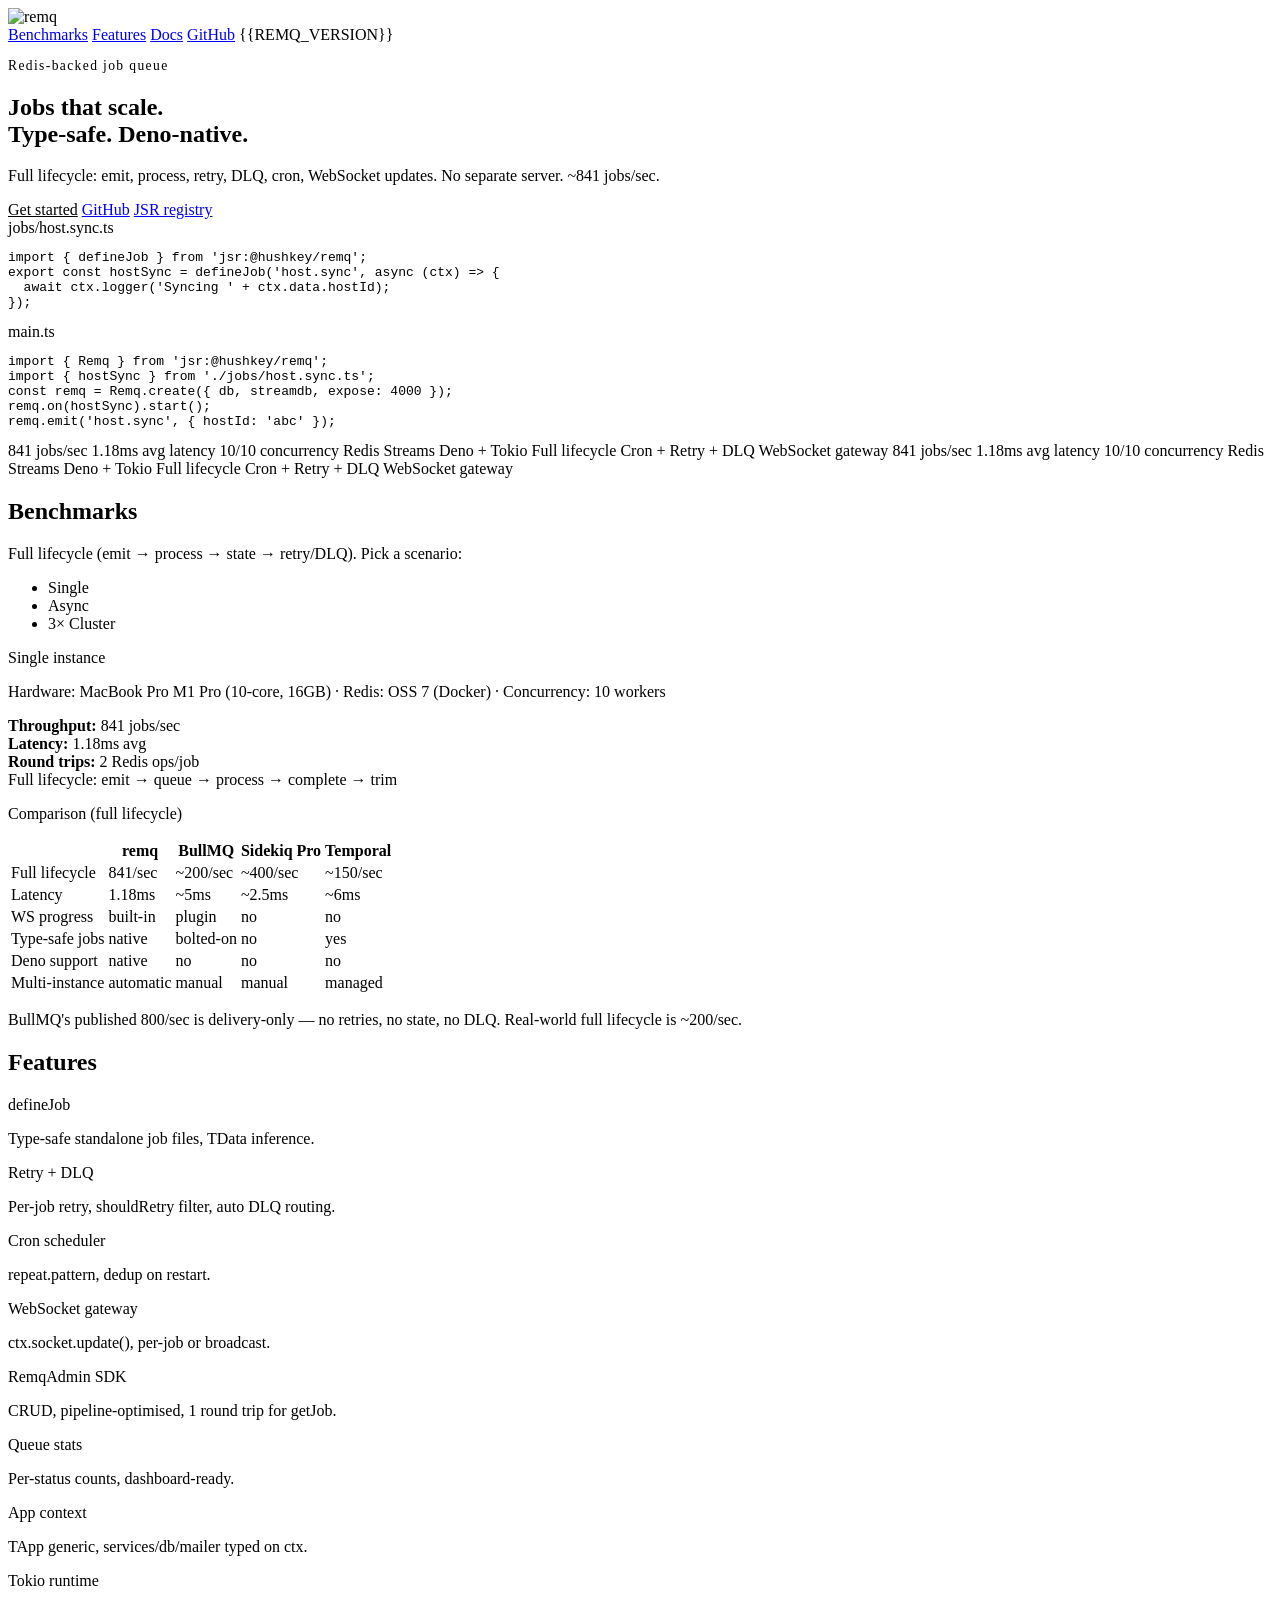
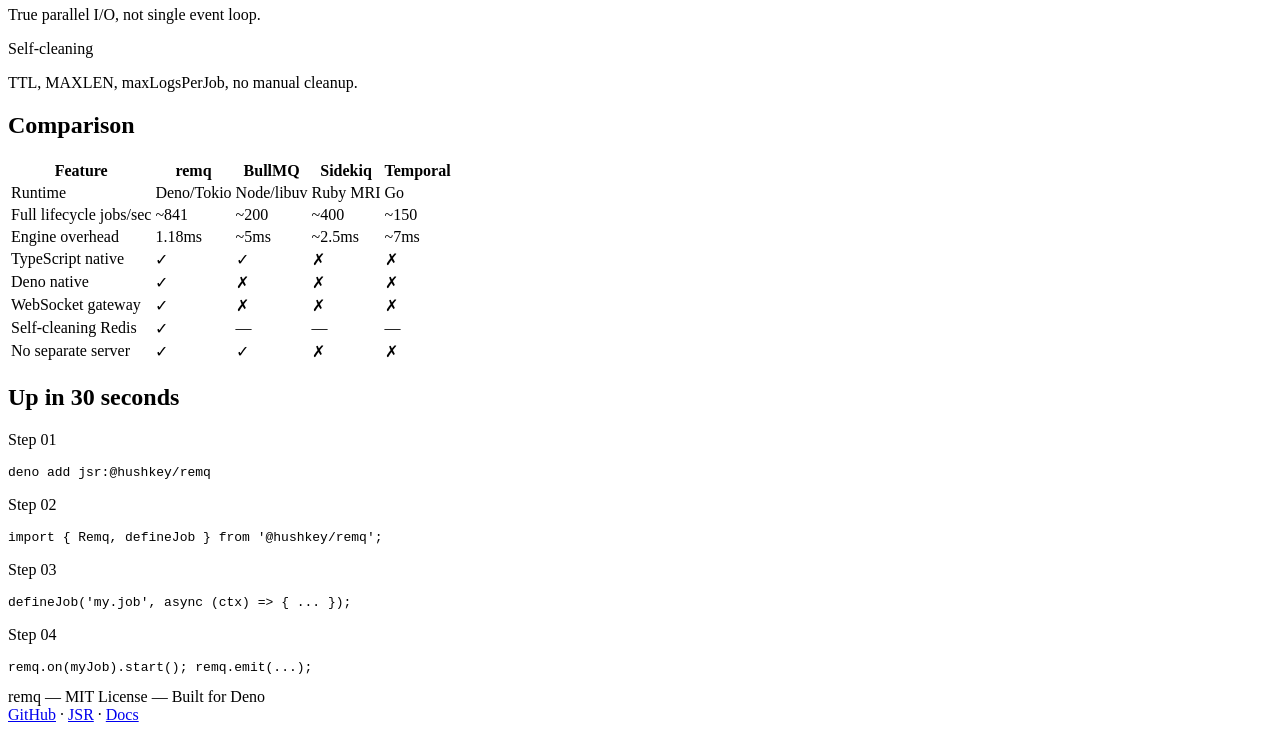
==== www/pages/index.html @ 5ce8ace8 "[REMQ-00013] 📄 Added www public site  #time 2h" ====
<!DOCTYPE html>
<html lang="en">
  <head>
    <meta charset="UTF-8">
    <meta name="viewport" content="width=device-width, initial-scale=1.0">
    <title>remq — Redis-backed job queue for Deno</title>
    <link rel="icon" href="public/favicon.ico">
    <link
      rel="stylesheet"
      href="https://cdn.jsdelivr.net/npm/bulma@0.9.4/css/bulma.min.css"
    >
    <link rel="stylesheet" href="style.css">
  </head>
  <body>
    <!-- §01 Navbar -->
    <nav
      class="navbar is-fixed-top"
      role="navigation"
      aria-label="main navigation"
    >
      <div class="navbar-brand">
        <!-- remove hover effect -->
        <span class="navbar-item" style="pointer-events: none">
          <img id="site-logo" src="/assets/img/logo.svg" alt="remq">
        </span>

        <a
          role="button"
          class="navbar-burger"
          aria-label="menu"
          aria-expanded="false"
          data-target="navMenu"
        >
          <span aria-hidden="true"></span>
          <span aria-hidden="true"></span>
          <span aria-hidden="true"></span>
        </a>
      </div>
      <div id="navMenu" class="navbar-menu">
        <div class="navbar-end">
          <a class="navbar-item" href="index.html#benchmarks">Benchmarks</a>
          <a class="navbar-item" href="index.html#features">Features</a>
          <a class="navbar-item" href="docs.html">Docs</a>
          <a
            class="navbar-item"
            href="https://github.com/mirairoad/remq"
            target="_blank"
            rel="noopener"
          >GitHub</a>
          <span class="navbar-item">
            <span class="version-badge">{{REMQ_VERSION}}</span>
          </span>
        </div>
      </div>
    </nav>

    <!-- §02 Hero -->
    <section class="hero is-fullheight-with-navbar">
      <div class="hero-body">
        <div class="container">
          <div class="columns is-vcentered">
            <div class="column is-half">
              <p
                class="eyebrow has-text-weight-semibold is-uppercase"
                style="color: var(--muted); font-size: 0.85rem; letter-spacing: 0.1em"
              >
                Redis-backed job queue
              </p>
              <h1 class="title is-1 has-text-white">
                Jobs that scale.<br>Type-safe. Deno-native.
              </h1>
              <p class="subtitle has-text-grey-light">
                Full lifecycle: emit, process, retry, DLQ, cron, WebSocket
                updates. No separate server. ~841 jobs/sec.
              </p>
              <div class="buttons are-medium">
                <a
                  class="button is-link"
                  href="docs.html"
                  style="background: var(--accent); color: var(--bg); border: none"
                >Get started</a>
                <a
                  class="button is-outlined"
                  href="https://github.com/mirairoad/remq"
                  target="_blank"
                  rel="noopener"
                  style="border-color: var(--border)"
                >GitHub</a>
                <a
                  class="button is-outlined"
                  href="https://jsr.io/@hushkey/remq"
                  target="_blank"
                  rel="noopener"
                  style="border-color: var(--border)"
                >JSR registry</a>
              </div>
            </div>
            <div class="column is-half">
              <div class="code-block">
                <div class="code-header">
                  <span class="dots"><span class="dot red"></span><span
                      class="dot yellow"
                    ></span><span class="dot green"></span></span>
                  <span>jobs/host.sync.ts</span>
                </div>
                <pre>
<code><span class="tok-k">import</span> <span class="tok-n">{ defineJob }</span> <span class="tok-k">from</span> <span class="tok-s">'jsr:@hushkey/remq'</span><span class="tok-n">;</span>
<span class="tok-k">export const</span> <span class="tok-n">hostSync</span> <span class="tok-k">=</span> <span class="tok-fn">defineJob</span><span class="tok-n">(</span><span class="tok-s">'host.sync'</span><span class="tok-n">,</span> <span class="tok-k">async</span> <span class="tok-n">(ctx)</span> <span class="tok-k">=&gt;</span> <span class="tok-n">{</span>
  <span class="tok-n">await ctx</span><span class="tok-n">.</span><span class="tok-fn">logger</span><span class="tok-n">(</span><span class="tok-s">'Syncing '</span> <span class="tok-k">+</span> <span class="tok-n">ctx</span><span class="tok-n">.</span><span class="tok-n">data</span><span class="tok-n">.</span><span class="tok-n">hostId</span><span class="tok-n">);</span>
<span class="tok-n">});</span></code></pre>
              </div>
              <div class="code-block">
                <div class="code-header">
                  <span class="dots"><span class="dot red"></span><span
                      class="dot yellow"
                    ></span><span class="dot green"></span></span>
                  <span>main.ts</span>
                </div>
                <pre>
<code><span class="tok-k">import</span> <span class="tok-n">{ Remq }</span> <span class="tok-k">from</span> <span class="tok-s">'jsr:@hushkey/remq'</span><span class="tok-n">;</span>
<span class="tok-k">import</span> <span class="tok-n">{ hostSync }</span> <span class="tok-k">from</span> <span class="tok-s">'./jobs/host.sync.ts'</span><span class="tok-n">;</span>
<span class="tok-k">const</span> <span class="tok-n">remq</span> <span class="tok-k">=</span> <span class="tok-fn">Remq.create</span><span class="tok-n">({ db, streamdb, expose: 4000 });</span>
<span class="tok-n">remq</span><span class="tok-n">.</span><span class="tok-fn">on</span><span class="tok-n">(hostSync).start();</span>
<span class="tok-n">remq</span><span class="tok-n">.</span><span class="tok-fn">emit</span><span class="tok-n">(</span><span class="tok-s">'host.sync'</span><span class="tok-n">,</span> <span class="tok-n">{ hostId: </span><span class="tok-s">'abc'</span> <span class="tok-n">});</span></code></pre>
              </div>
            </div>
          </div>
        </div>
      </div>
    </section>

    <!-- §03 Ticker -->
    <div class="ticker-wrap">
      <div class="ticker-track">
        <span class="ticker-item">841 jobs/sec</span>
        <span class="ticker-item">1.18ms avg latency</span>
        <span class="ticker-item">10/10 concurrency</span>
        <span class="ticker-item">Redis Streams</span>
        <span class="ticker-item">Deno + Tokio</span>
        <span class="ticker-item">Full lifecycle</span>
        <span class="ticker-item">Cron + Retry + DLQ</span>
        <span class="ticker-item">WebSocket gateway</span>
        <span class="ticker-item">841 jobs/sec</span>
        <span class="ticker-item">1.18ms avg latency</span>
        <span class="ticker-item">10/10 concurrency</span>
        <span class="ticker-item">Redis Streams</span>
        <span class="ticker-item">Deno + Tokio</span>
        <span class="ticker-item">Full lifecycle</span>
        <span class="ticker-item">Cron + Retry + DLQ</span>
        <span class="ticker-item">WebSocket gateway</span>
      </div>
    </div>

    <!-- §04 Benchmarks -->
    <section class="section" id="benchmarks">
      <div class="container">
        <h2 class="title is-2 has-text-white anim">Benchmarks</h2>
        <p class="subtitle has-text-grey-light anim mb-4">
          Full lifecycle (emit → process → state → retry/DLQ). Pick a scenario:
        </p>

        <!-- Tabs -->
        <div class="tabs is-boxed anim mb-0" role="tablist">
          <ul>
            <li class="is-active" data-tab="single"><a>Single</a></li>
            <li data-tab="async"><a>Async</a></li>
            <li data-tab="cluster"><a>3× Cluster</a></li>
          </ul>
        </div>

        <!-- Tab 1 — Single Instance -->
        <div class="benchmark-tab anim" id="tab-single" role="tabpanel">
          <div class="box mt-0">
            <p class="heading mb-2">Single instance</p>
            <p class="has-text-grey-light is-size-7 mb-2">
              Hardware: MacBook Pro M1 Pro (10-core, 16GB) · Redis: OSS 7
              (Docker) · Concurrency: 10 workers
            </p>
            <div class="columns is-mobile is-multiline">
              <div class="column is-half">
                <strong>Throughput:</strong> <span style="color: var(--accent)"
                >841 jobs/sec</span>
              </div>
              <div class="column is-half">
                <strong>Latency:</strong> <span style="color: var(--accent)"
                >1.18ms</span> avg
              </div>
              <div class="column is-half">
                <strong>Round trips:</strong> 2 Redis ops/job
              </div>
              <div class="column is-full mt-2">
                <span class="has-text-grey-light is-size-7"
                >Full lifecycle: emit → queue → process → complete → trim</span>
              </div>
            </div>
          </div>
        </div>

        <!-- Tab 2 — Async (emitAsync) -->
        <div class="benchmark-tab anim" id="tab-async" role="tabpanel" hidden>
          <div class="box mt-0">
            <p class="heading mb-2">Async (emitAsync)</p>
            <p class="has-text-grey-light is-size-7 mb-2">
              Hardware: MacBook Pro M1 Pro (10-core, 16GB) · Redis: OSS 7
              (Docker) · Concurrency: 10 workers
            </p>
            <div class="columns is-mobile is-multiline">
              <div class="column is-half">
                <strong>Throughput:</strong> <span style="color: var(--accent)"
                >~800 jobs/sec</span>
              </div>
              <div class="column is-half">
                <strong>Latency:</strong> <span style="color: var(--accent)"
                >1.2ms</span> avg
              </div>
              <div class="column is-full">
                <strong>Guarantee:</strong> Write confirmed before return
              </div>
              <div class="column is-full">
                <strong>Use for:</strong> payments, invoices, emails
              </div>
              <div class="column is-full">
                <span class="has-text-grey-light is-size-7"
                >Trade-off: +0.5–1ms vs fire-and-forget</span>
              </div>
            </div>
          </div>
        </div>

        <!-- Tab 3 — Cluster -->
        <div class="benchmark-tab anim" id="tab-cluster" role="tabpanel" hidden>
          <div class="box mt-0">
            <p class="heading mb-2">Cluster (3× Mac Mini M4)</p>
            <p class="has-text-grey-light is-size-7 mb-2">
              Hardware: 3× Mac Mini M4 (10-core, 16GB) — projected · Redis: OSS
              7 + Replica (dedicated node) · Concurrency: 10 workers per
              instance (30 total)
            </p>
            <div class="columns is-mobile is-multiline">
              <div class="column is-half">
                <strong>Throughput:</strong> <span style="color: var(--accent)"
                >~2,400 jobs/sec</span> (projected, linear scaling)
              </div>
              <div class="column is-half">
                <strong>Latency:</strong> <span style="color: var(--accent)"
                >~1.1ms</span> avg
              </div>
            </div>
          </div>
        </div>

        <!-- Comparison table -->
        <div class="anim mt-5">
          <p class="mb-3 has-text-grey-light">Comparison (full lifecycle)</p>
          <div class="table-container">
            <table class="table is-fullwidth is-bordered comparison-table">
              <thead>
                <tr>
                  <th></th>
                  <th class="col-remq">remq</th>
                  <th>BullMQ</th>
                  <th>Sidekiq Pro</th>
                  <th>Temporal</th>
                </tr>
              </thead>
              <tbody>
                <tr>
                  <td>Full lifecycle</td>
                  <td class="col-remq">841/sec</td>
                  <td>~200/sec</td>
                  <td>~400/sec</td>
                  <td>~150/sec</td>
                </tr>
                <tr>
                  <td>Latency</td>
                  <td class="col-remq">1.18ms</td>
                  <td>~5ms</td>
                  <td>~2.5ms</td>
                  <td>~6ms</td>
                </tr>
                <tr>
                  <td>WS progress</td>
                  <td class="col-remq">built-in</td>
                  <td>plugin</td>
                  <td>no</td>
                  <td>no</td>
                </tr>
                <tr>
                  <td>Type-safe jobs</td>
                  <td class="col-remq">native</td>
                  <td>bolted-on</td>
                  <td>no</td>
                  <td>yes</td>
                </tr>
                <tr>
                  <td>Deno support</td>
                  <td class="col-remq">native</td>
                  <td>no</td>
                  <td>no</td>
                  <td>no</td>
                </tr>
                <tr>
                  <td>Multi-instance</td>
                  <td class="col-remq">automatic</td>
                  <td>manual</td>
                  <td>manual</td>
                  <td>managed</td>
                </tr>
              </tbody>
            </table>
          </div>
          <p class="is-size-7 has-text-grey-light mt-3">
            BullMQ's published 800/sec is delivery-only — no retries, no state,
            no DLQ. Real-world full lifecycle is ~200/sec.
          </p>
        </div>
      </div>
    </section>

    <!-- §05 Features -->
    <section class="section" id="features">
      <div class="container">
        <h2 class="title is-2 has-text-white anim">Features</h2>
        <div class="columns is-multiline">
          <div class="column is-one-third anim">
            <div class="box">
              <p class="title is-5 has-text-white">defineJob</p>
              <p class="has-text-grey-light">
                Type-safe standalone job files, TData inference.
              </p>
            </div>
          </div>
          <div class="column is-one-third anim">
            <div class="box">
              <p class="title is-5 has-text-white">Retry + DLQ</p>
              <p class="has-text-grey-light">
                Per-job retry, shouldRetry filter, auto DLQ routing.
              </p>
            </div>
          </div>
          <div class="column is-one-third anim">
            <div class="box">
              <p class="title is-5 has-text-white">Cron scheduler</p>
              <p class="has-text-grey-light">
                repeat.pattern, dedup on restart.
              </p>
            </div>
          </div>
          <div class="column is-one-third anim">
            <div class="box">
              <p class="title is-5 has-text-white">WebSocket gateway</p>
              <p class="has-text-grey-light">
                ctx.socket.update(), per-job or broadcast.
              </p>
            </div>
          </div>
          <div class="column is-one-third anim">
            <div class="box">
              <p class="title is-5 has-text-white">RemqAdmin SDK</p>
              <p class="has-text-grey-light">
                CRUD, pipeline-optimised, 1 round trip for getJob.
              </p>
            </div>
          </div>
          <div class="column is-one-third anim">
            <div class="box">
              <p class="title is-5 has-text-white">Queue stats</p>
              <p class="has-text-grey-light">
                Per-status counts, dashboard-ready.
              </p>
            </div>
          </div>
          <div class="column is-one-third anim">
            <div class="box">
              <p class="title is-5 has-text-white">App context</p>
              <p class="has-text-grey-light">
                TApp generic, services/db/mailer typed on ctx.
              </p>
            </div>
          </div>
          <div class="column is-one-third anim">
            <div class="box">
              <p class="title is-5 has-text-white">Tokio runtime</p>
              <p class="has-text-grey-light">
                True parallel I/O, not single event loop.
              </p>
            </div>
          </div>
          <div class="column is-one-third anim">
            <div class="box">
              <p class="title is-5 has-text-white">Self-cleaning</p>
              <p class="has-text-grey-light">
                TTL, MAXLEN, maxLogsPerJob, no manual cleanup.
              </p>
            </div>
          </div>
        </div>
      </div>
    </section>

    <!-- §06 Comparison table -->
    <section class="section">
      <div class="container">
        <h2 class="title is-2 has-text-white anim">Comparison</h2>
        <div class="table-container anim">
          <table class="table is-fullwidth is-bordered">
            <thead>
              <tr>
                <th>Feature</th>
                <th class="col-remq">remq</th>
                <th>BullMQ</th>
                <th>Sidekiq</th>
                <th>Temporal</th>
              </tr>
            </thead>
            <tbody>
              <tr>
                <td>Runtime</td>
                <td class="col-remq">Deno/Tokio</td>
                <td>Node/libuv</td>
                <td>Ruby MRI</td>
                <td>Go</td>
              </tr>
              <tr>
                <td>Full lifecycle jobs/sec</td>
                <td class="col-remq">~841</td>
                <td>~200</td>
                <td>~400</td>
                <td>~150</td>
              </tr>
              <tr>
                <td>Engine overhead</td>
                <td class="col-remq">1.18ms</td>
                <td>~5ms</td>
                <td>~2.5ms</td>
                <td>~7ms</td>
              </tr>
              <tr>
                <td>TypeScript native</td>
                <td class="col-remq">✓</td>
                <td>✓</td>
                <td>✗</td>
                <td>✗</td>
              </tr>
              <tr>
                <td>Deno native</td>
                <td class="col-remq">✓</td>
                <td>✗</td>
                <td>✗</td>
                <td>✗</td>
              </tr>
              <tr>
                <td>WebSocket gateway</td>
                <td class="col-remq">✓</td>
                <td>✗</td>
                <td>✗</td>
                <td>✗</td>
              </tr>
              <tr>
                <td>Self-cleaning Redis</td>
                <td class="col-remq">✓</td>
                <td>—</td>
                <td>—</td>
                <td>—</td>
              </tr>
              <tr>
                <td>No separate server</td>
                <td class="col-remq">✓</td>
                <td>✓</td>
                <td>✗</td>
                <td>✗</td>
              </tr>
            </tbody>
          </table>
        </div>
      </div>
    </section>

    <!-- §07 Install -->
    <section class="section">
      <div class="container">
        <h2 class="title is-2 has-text-white anim">Up in 30 seconds</h2>
        <div class="columns is-multiline">
          <div class="column is-half anim">
            <div class="box">
              <p class="heading">Step 01</p>
              <pre
                class="mb-0"
              ><code><span class="tok-n">deno add jsr:@hushkey/remq</span></code></pre>
            </div>
          </div>
          <div class="column is-half anim">
            <div class="box">
              <p class="heading">Step 02</p>
              <pre
                class="mb-0"
              ><code><span class="tok-k">import</span> <span class="tok-n">{ Remq, defineJob }</span> <span class="tok-k">from</span> <span class="tok-s">'@hushkey/remq'</span><span class="tok-n">;</span></code></pre>
            </div>
          </div>
          <div class="column is-half anim">
            <div class="box">
              <p class="heading">Step 03</p>
              <pre
                class="mb-0"
              ><code><span class="tok-fn">defineJob</span><span class="tok-n">(</span><span class="tok-s">'my.job'</span><span class="tok-n">,</span> <span class="tok-k">async</span> <span class="tok-n">(ctx)</span> <span class="tok-k">=&gt;</span> <span class="tok-n">{ ... });</span></code></pre>
            </div>
          </div>
          <div class="column is-half anim">
            <div class="box">
              <p class="heading">Step 04</p>
              <pre
                class="mb-0"
              ><code><span class="tok-n">remq</span><span class="tok-n">.</span><span class="tok-fn">on</span><span class="tok-n">(myJob).start();</span> <span class="tok-n">remq</span><span class="tok-n">.</span><span class="tok-fn">emit</span><span class="tok-n">(...);</span></code></pre>
            </div>
          </div>
        </div>
      </div>
    </section>

    <!-- §08 Footer -->
    <footer class="footer">
      <div class="container">
        <div class="level is-mobile">
          <div class="level-left">
            <div class="level-item">remq — MIT License — Built for Deno</div>
          </div>
          <div class="level-right">
            <div class="level-item">
              <a
                href="https://github.com/mirairoad/remq"
                target="_blank"
                rel="noopener"
              >GitHub</a>
              <span class="mx-2">·</span>
              <a
                href="https://jsr.io/@hushkey/remq"
                target="_blank"
                rel="noopener"
              >JSR</a>
              <span class="mx-2">·</span>
              <a href="docs.html">Docs</a>
            </div>
          </div>
        </div>
      </div>
    </footer>

    <script src="script.js"></script>
  </body>
</html>
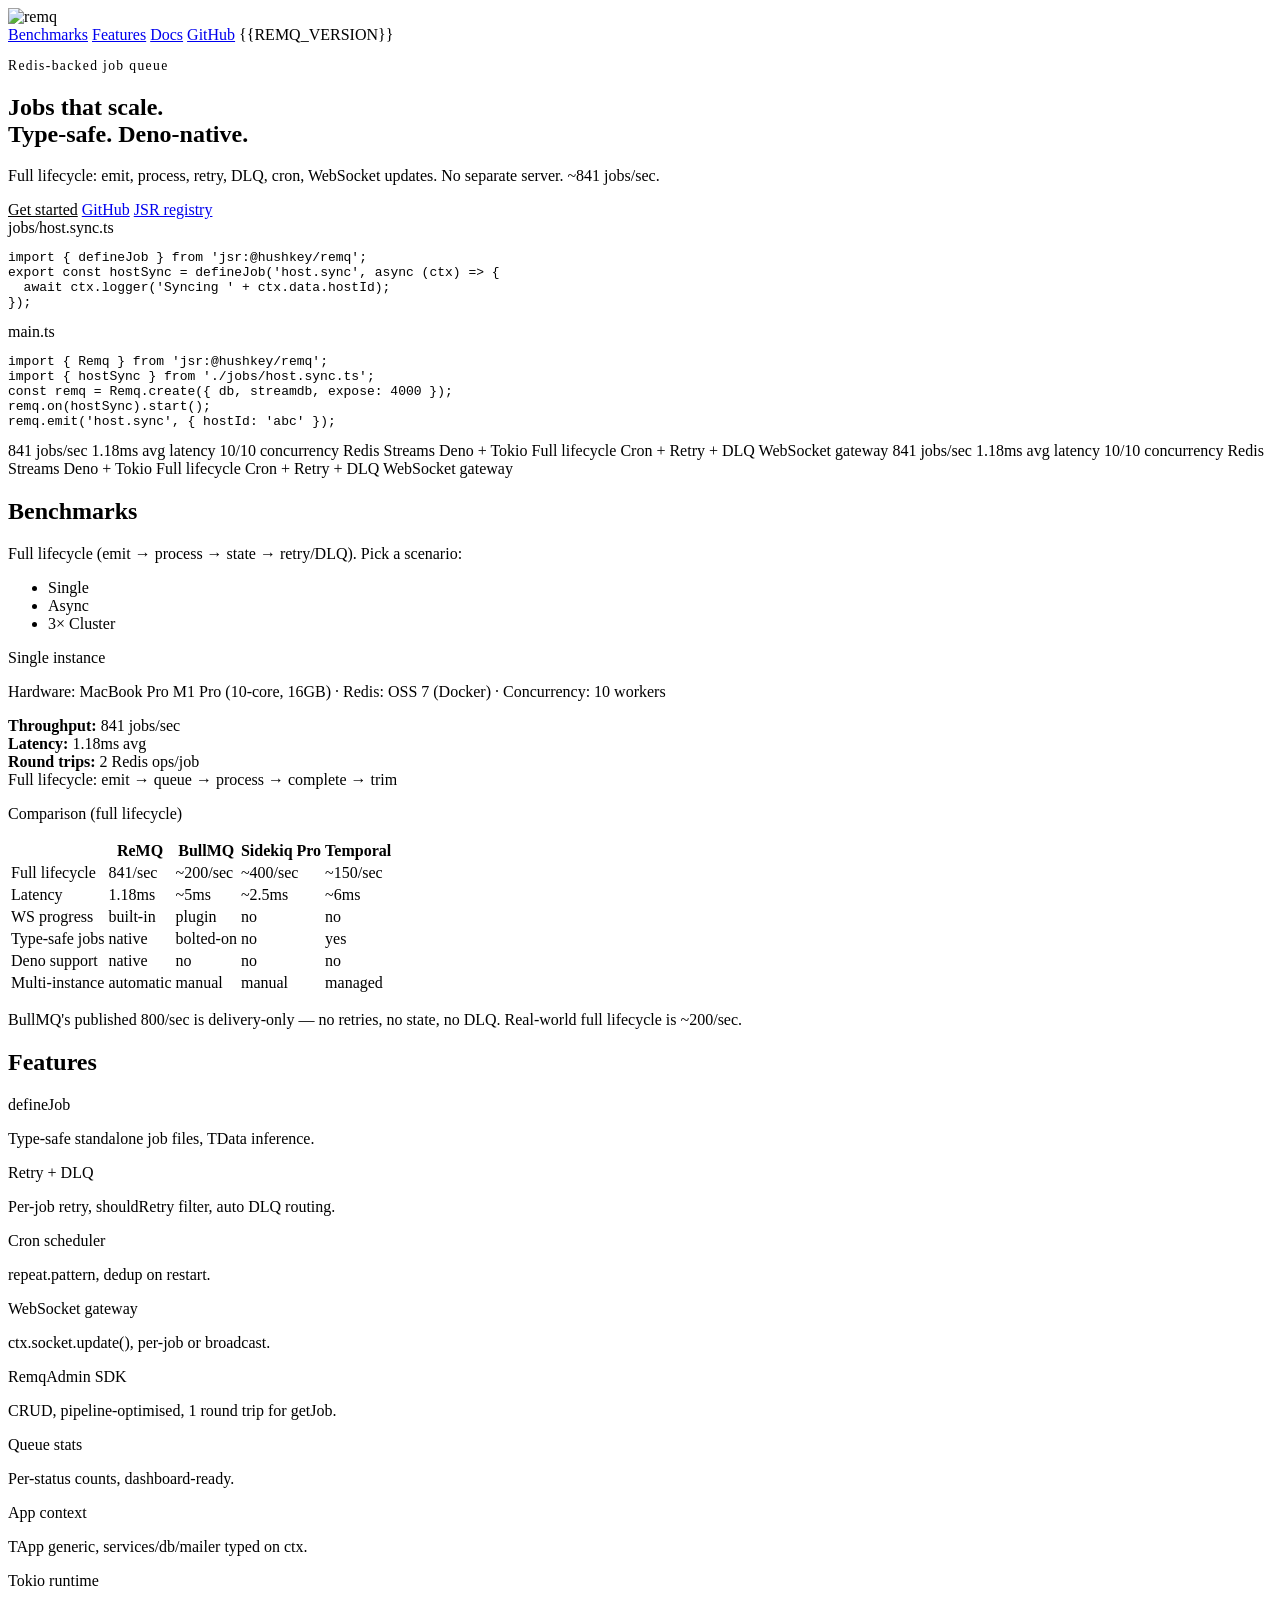
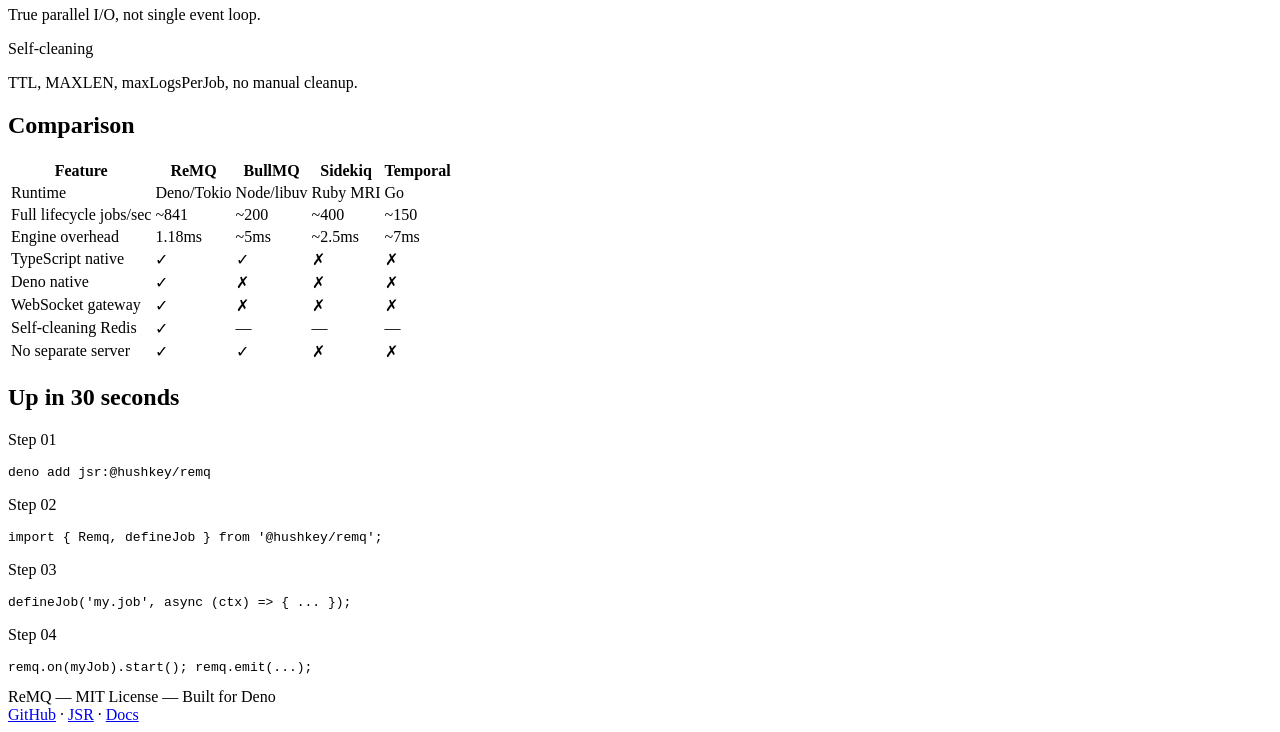
==== commit 7cb640b4: "[REMQ-00013] 📄 update. path and proof reading #time 5m" ====
--- a/www/pages/index.html
+++ b/www/pages/index.html
@@ -3,7 +3,7 @@
   <head>
     <meta charset="UTF-8">
     <meta name="viewport" content="width=device-width, initial-scale=1.0">
-    <title>remq — Redis-backed job queue for Deno</title>
+    <title>ReMQ — Redis-backed job queue for Deno</title>
     <link rel="icon" href="public/favicon.ico">
     <link
       rel="stylesheet"
@@ -257,7 +257,7 @@
               <thead>
                 <tr>
                   <th></th>
-                  <th class="col-remq">remq</th>
+                  <th class="col-remq">ReMQ</th>
                   <th>BullMQ</th>
                   <th>Sidekiq Pro</th>
                   <th>Temporal</th>
@@ -407,7 +407,7 @@
             <thead>
               <tr>
                 <th>Feature</th>
-                <th class="col-remq">remq</th>
+                <th class="col-remq">ReMQ</th>
                 <th>BullMQ</th>
                 <th>Sidekiq</th>
                 <th>Temporal</th>
@@ -522,7 +522,7 @@
       <div class="container">
         <div class="level is-mobile">
           <div class="level-left">
-            <div class="level-item">remq — MIT License — Built for Deno</div>
+            <div class="level-item">ReMQ — MIT License — Built for Deno</div>
           </div>
           <div class="level-right">
             <div class="level-item">
